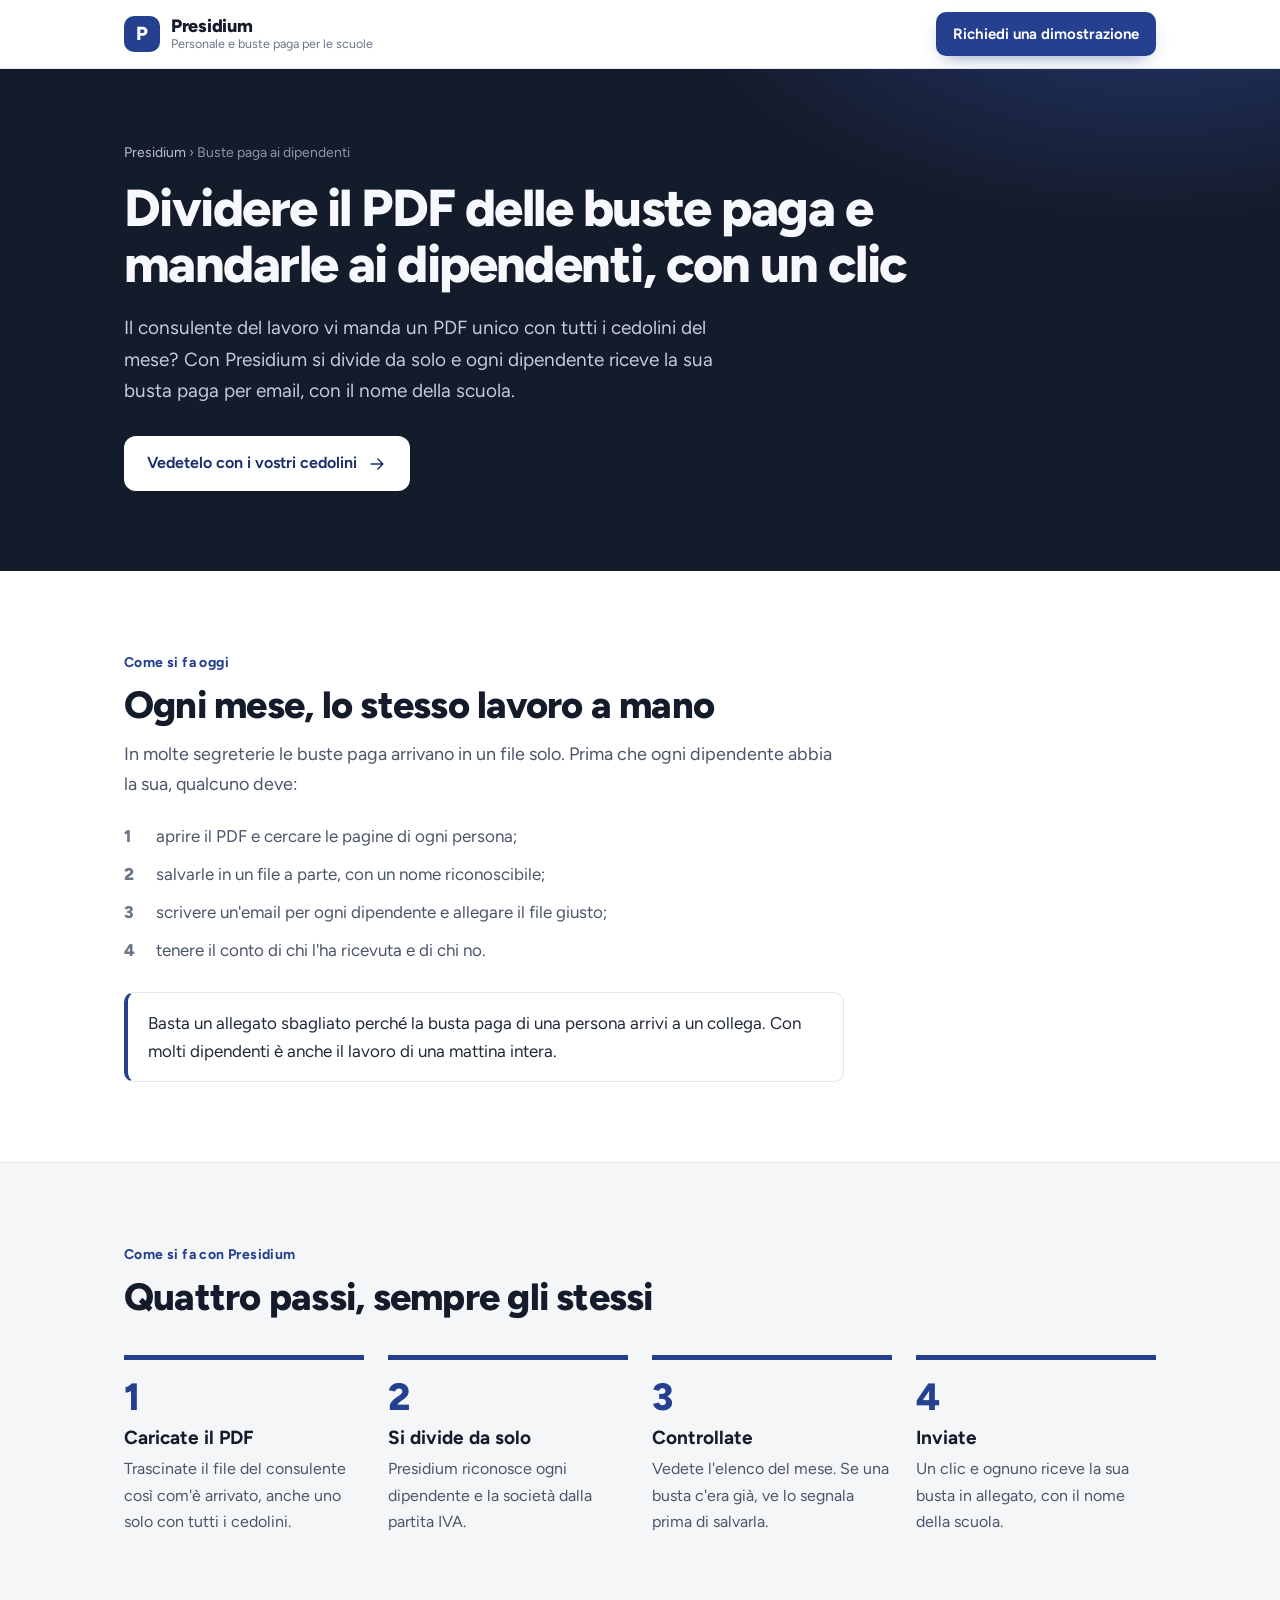
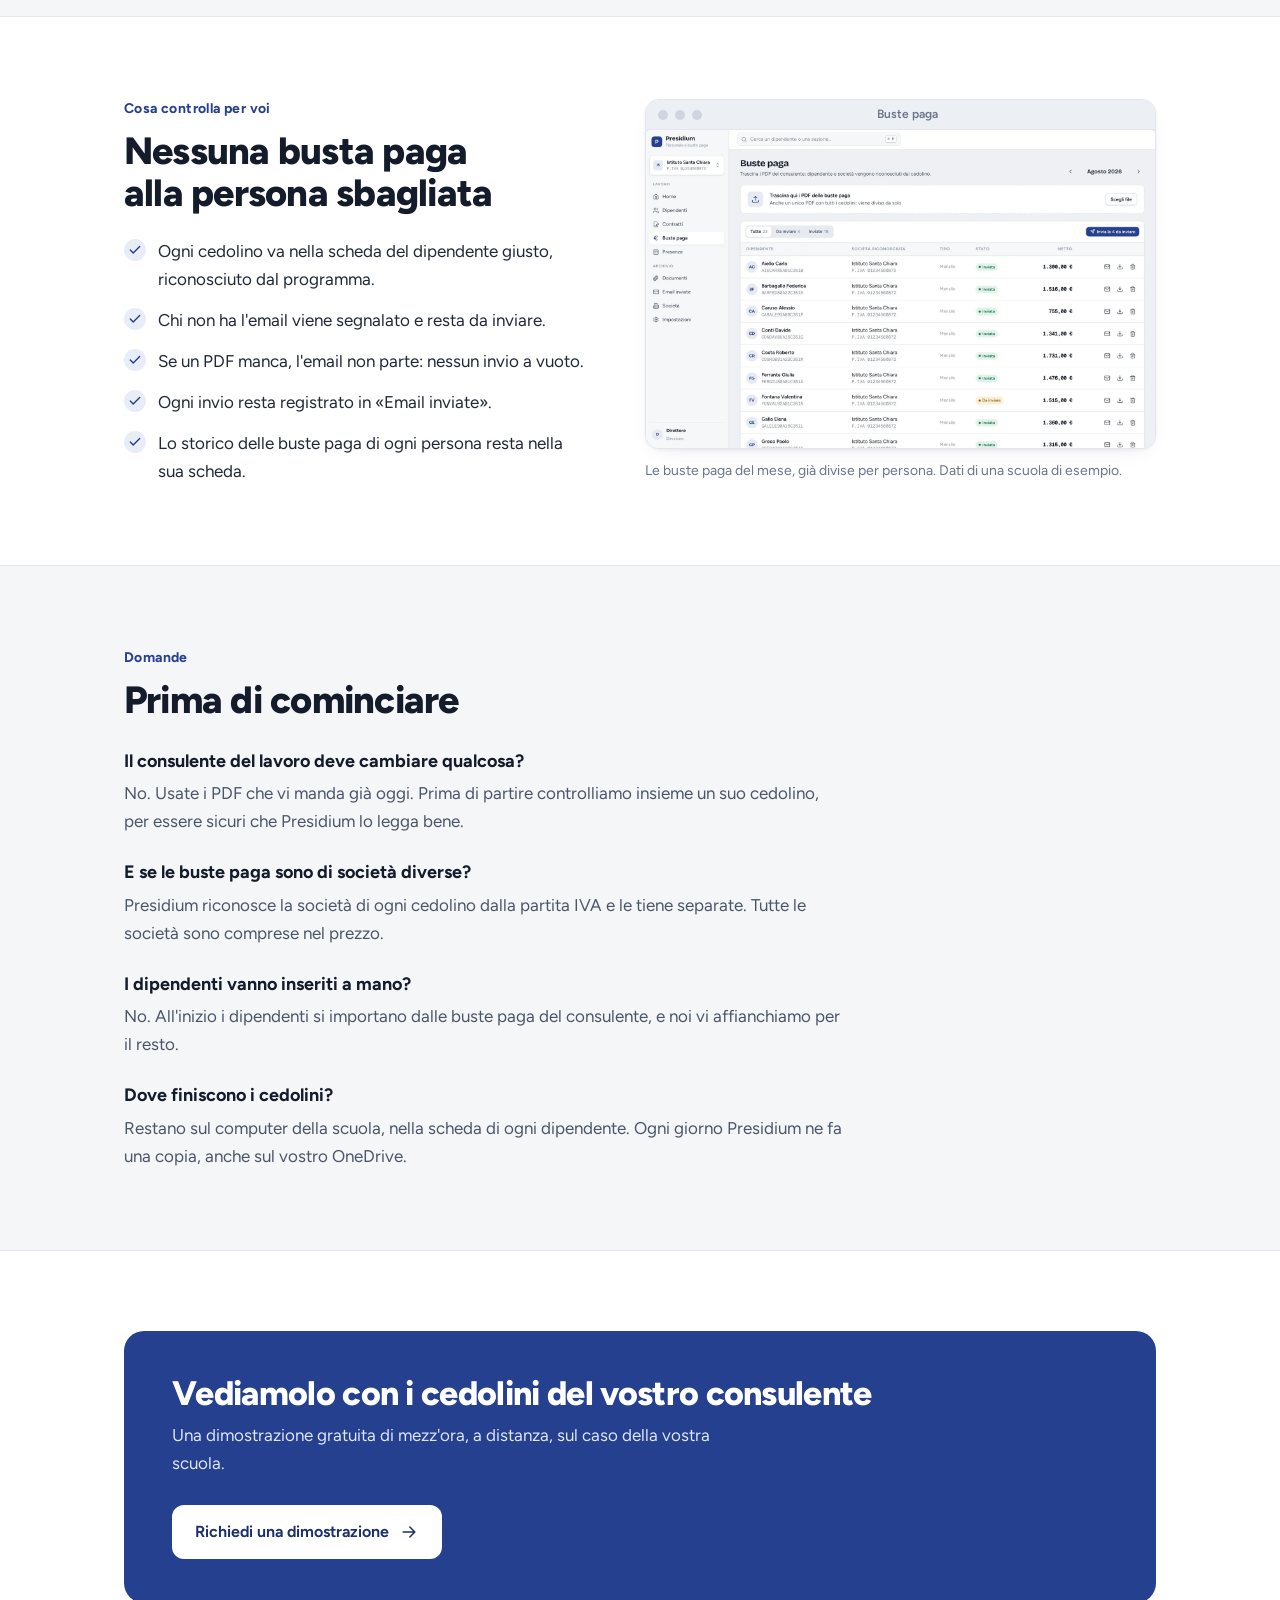
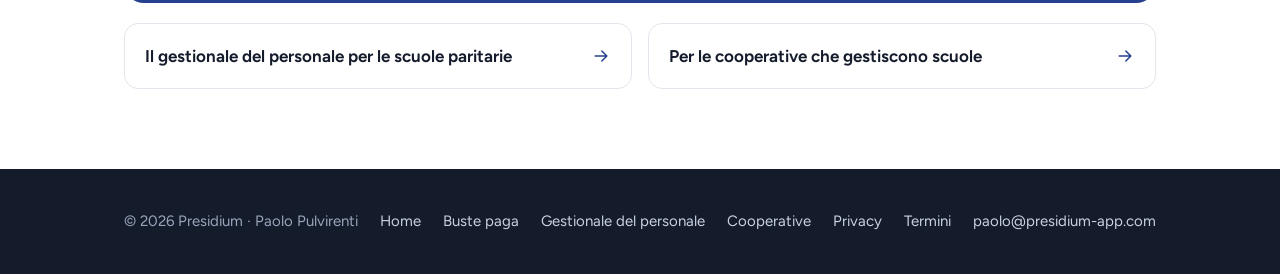
==== buste-paga-dipendenti.html @ 50bd65d1 "Tre pagine per le ricerche su Google - /buste-paga-dipendenti: dividere il PDF del consulente e invi" ====
<!doctype html>
<html lang="it">
<head>
<meta charset="utf-8">
<meta name="viewport" content="width=device-width, initial-scale=1">
<title>Dividere il PDF delle buste paga e inviarle ai dipendenti — Presidium</title>
<meta name="description" content="Il consulente vi manda un PDF unico con tutti i cedolini? Presidium lo divide da solo, riconosce ogni dipendente e invia a ciascuno la sua busta paga per email, con il nome della scuola.">
<meta name="theme-color" content="#141b2b">
<link rel="canonical" href="https://presidium-app.com/buste-paga-dipendenti">
<meta property="og:type" content="article">
<meta property="og:locale" content="it_IT">
<meta property="og:url" content="https://presidium-app.com/buste-paga-dipendenti">
<meta property="og:title" content="Dividere il PDF delle buste paga e inviarle ai dipendenti">
<meta property="og:description" content="Il PDF del consulente si divide da solo e ogni dipendente riceve la sua busta paga per email.">
<meta property="og:image" content="https://presidium-app.com/img/og.jpg">
<meta name="twitter:card" content="summary_large_image">
<link rel="icon" href="data:image/svg+xml,%3Csvg xmlns='http://www.w3.org/2000/svg' viewBox='0 0 64 64'%3E%3Crect width='64' height='64' rx='14' fill='%2325408f'/%3E%3Ctext x='32' y='45' font-family='Arial,sans-serif' font-size='36' font-weight='700' fill='white' text-anchor='middle'%3EP%3C/text%3E%3C/svg%3E">
<link rel="preload" href="/fonts/figtree-latin.woff2" as="font" type="font/woff2" crossorigin>
<link rel="stylesheet" href="/pagine.css">
</head>
<body>
<svg width="0" height="0" style="position:absolute" aria-hidden="true"><defs>
  <symbol id="i-check" viewBox="0 0 24 24"><path d="M20 6 9 17l-5-5"/></symbol>
  <symbol id="i-arrow" viewBox="0 0 24 24"><path d="M5 12h14M13 6l6 6-6 6"/></symbol>
</defs></svg>

<header class="nav"><div class="wrap nav-in">
  <a class="logo" href="/"><span class="logo-mark" aria-hidden="true">P</span><span><b>Presidium</b><small>Personale e buste paga per le scuole</small></span></a>
  <a class="btn btn-primary btn-sm" href="/#contatti">Richiedi una dimostrazione</a>
</div></header>

<main>
<section class="apertura">
  <div class="wrap">
    <p class="briciole"><a href="/">Presidium</a> › Buste paga ai dipendenti</p>
    <h1>Dividere il PDF delle buste paga e mandarle ai dipendenti, con un clic</h1>
    <p class="lead">Il consulente del lavoro vi manda un PDF unico con tutti i cedolini del mese? Con Presidium si divide da solo e ogni dipendente riceve la sua busta paga per email, con il nome della scuola.</p>
    <a class="btn btn-white" href="/#contatti">Vedetelo con i vostri cedolini <svg class="i"><use href="#i-arrow"/></svg></a>
  </div>
</section>

<section class="blk">
  <div class="wrap testo">
    <p class="kicker">Come si fa oggi</p>
    <h2>Ogni mese, lo stesso lavoro a mano</h2>
    <p class="intro">In molte segreterie le buste paga arrivano in un file solo. Prima che ogni dipendente abbia la sua, qualcuno deve:</p>
    <ol class="oggi">
      <li>aprire il PDF e cercare le pagine di ogni persona;</li>
      <li>salvarle in un file a parte, con un nome riconoscibile;</li>
      <li>scrivere un'email per ogni dipendente e allegare il file giusto;</li>
      <li>tenere il conto di chi l'ha ricevuta e di chi no.</li>
    </ol>
    <p class="nota">Basta un allegato sbagliato perché la busta paga di una persona arrivi a un collega. Con molti dipendenti è anche il lavoro di una mattina intera.</p>
  </div>
</section>

<section class="blk alt">
  <div class="wrap">
    <p class="kicker">Come si fa con Presidium</p>
    <h2>Quattro passi, sempre gli stessi</h2>
    <ol class="passi">
      <li><h3>Caricate il PDF</h3><p>Trascinate il file del consulente così com'è arrivato, anche uno solo con tutti i cedolini.</p></li>
      <li><h3>Si divide da solo</h3><p>Presidium riconosce ogni dipendente e la società dalla partita IVA.</p></li>
      <li><h3>Controllate</h3><p>Vedete l'elenco del mese. Se una busta c'era già, ve lo segnala prima di salvarla.</p></li>
      <li><h3>Inviate</h3><p>Un clic e ognuno riceve la sua busta in allegato, con il nome della scuola.</p></li>
    </ol>
  </div>
</section>

<section class="blk">
  <div class="wrap due">
    <div>
      <p class="kicker">Cosa controlla per voi</p>
      <h2>Nessuna busta paga alla persona sbagliata</h2>
      <ul class="ticks">
        <li><svg class="i"><use href="#i-check"/></svg><span>Ogni cedolino va nella scheda del dipendente giusto, riconosciuto dal programma.</span></li>
        <li><svg class="i"><use href="#i-check"/></svg><span>Chi non ha l'email viene segnalato e resta da inviare.</span></li>
        <li><svg class="i"><use href="#i-check"/></svg><span>Se un PDF manca, l'email non parte: nessun invio a vuoto.</span></li>
        <li><svg class="i"><use href="#i-check"/></svg><span>Ogni invio resta registrato in «Email inviate».</span></li>
        <li><svg class="i"><use href="#i-check"/></svg><span>Lo storico delle buste paga di ogni persona resta nella sua scheda.</span></li>
      </ul>
    </div>
    <figure>
      <span class="frame"><span class="frame-bar" aria-hidden="true"><i></i><i></i><i></i><span>Buste paga</span></span><img src="/img/buste-paga.webp" width="1600" height="1000" loading="lazy" alt="Elenco delle buste paga del mese con società riconosciuta, stato di invio e netto"></span>
      <figcaption class="didascalia">Le buste paga del mese, già divise per persona. Dati di una scuola di esempio.</figcaption>
    </figure>
  </div>
</section>

<section class="blk alt">
  <div class="wrap testo">
    <p class="kicker">Domande</p>
    <h2>Prima di cominciare</h2>
    <div class="domande">
      <div><h3>Il consulente del lavoro deve cambiare qualcosa?</h3><p>No. Usate i PDF che vi manda già oggi. Prima di partire controlliamo insieme un suo cedolino, per essere sicuri che Presidium lo legga bene.</p></div>
      <div><h3>E se le buste paga sono di società diverse?</h3><p>Presidium riconosce la società di ogni cedolino dalla partita IVA e le tiene separate. Tutte le società sono comprese nel prezzo.</p></div>
      <div><h3>I dipendenti vanno inseriti a mano?</h3><p>No. All'inizio i dipendenti si importano dalle buste paga del consulente, e noi vi affianchiamo per il resto.</p></div>
      <div><h3>Dove finiscono i cedolini?</h3><p>Restano sul computer della scuola, nella scheda di ogni dipendente. Ogni giorno Presidium ne fa una copia, anche sul vostro OneDrive.</p></div>
    </div>
  </div>
</section>

<section class="blk">
  <div class="wrap">
    <div class="invito">
      <div>
        <h2>Vediamolo con i cedolini del vostro consulente</h2>
        <p>Una dimostrazione gratuita di mezz'ora, a distanza, sul caso della vostra scuola.</p>
      </div>
      <a class="btn btn-white" href="/#contatti">Richiedi una dimostrazione <svg class="i"><use href="#i-arrow"/></svg></a>
    </div>
    <div class="altre">
      <a href="/gestionale-personale-scuola">Il gestionale del personale per le scuole paritarie <svg class="i"><use href="#i-arrow"/></svg></a>
      <a href="/cooperative-scolastiche">Per le cooperative che gestiscono scuole <svg class="i"><use href="#i-arrow"/></svg></a>
    </div>
  </div>
</section>
</main>

<footer class="ft"><div class="wrap ft-in">
  <span>© 2026 Presidium · Paolo Pulvirenti</span>
  <nav class="ft-links" aria-label="Collegamenti"><a href="/">Home</a><a href="/buste-paga-dipendenti">Buste paga</a><a href="/gestionale-personale-scuola">Gestionale del personale</a><a href="/cooperative-scolastiche">Cooperative</a><a href="/privacy">Privacy</a><a href="/termini">Termini</a><a href="mailto:paolo@presidium-app.com">paolo@presidium-app.com</a></nav>
</div></footer>
</body>
</html>
---- pagine.css ----
/* Stile comune delle pagine di approfondimento (buste paga, gestionale, cooperative). Stessi colori e caratteri della home. */
@font-face{font-family:"Figtree";font-style:normal;font-weight:400 800;font-display:swap;src:url(fonts/figtree-latin.woff2) format("woff2")}
:root{
  --ink:#141b2b;--ink-2:#1d2638;--ink-line:#2c3750;
  --text:#1f2937;--muted:#4a5568;--subtle:#6b7588;
  --bg-2:#f5f6f8;--line:#e3e6ec;
  --brand:#25408f;--brand-dark:#1a2f6c;--brand-soft:#e8edf9;--brand-light:#9db2f2;
  --r-lg:20px;
  --ff:"Figtree",-apple-system,BlinkMacSystemFont,"Segoe UI",Roboto,Helvetica,Arial,sans-serif;
  --shadow-sm:0 1px 2px rgba(20,27,43,.06);
  --shadow:0 1px 3px rgba(20,27,43,.06),0 8px 24px -12px rgba(20,27,43,.12);
}
*{box-sizing:border-box;margin:0;padding:0}
html{-webkit-text-size-adjust:100%}
body{font-family:var(--ff);color:var(--text);background:#fff;font-size:17px;line-height:1.65;-webkit-font-smoothing:antialiased}
img{max-width:100%;height:auto;display:block}
a{color:var(--brand)}
:focus-visible{outline:3px solid var(--brand-light);outline-offset:2px;border-radius:6px}
.wrap{max-width:1080px;margin:0 auto;padding:0 24px}
.testo > *{max-width:720px}
svg.i{width:20px;height:20px;stroke:currentColor;fill:none;stroke-width:1.8;stroke-linecap:round;stroke-linejoin:round;flex:none}

/* barra in alto */
.nav{position:sticky;top:0;z-index:50;background:rgba(255,255,255,.92);backdrop-filter:saturate(160%) blur(12px);-webkit-backdrop-filter:saturate(160%) blur(12px);border-bottom:1px solid var(--line)}
.nav-in{display:flex;align-items:center;gap:20px;height:68px}
.logo{display:flex;align-items:center;gap:11px;text-decoration:none;color:var(--ink)}
.logo-mark{width:36px;height:36px;border-radius:10px;background:var(--brand);color:#fff;display:grid;place-items:center;font-weight:800;font-size:19px}
.logo b{display:block;font-size:18px;font-weight:800;letter-spacing:-.3px;line-height:1.1}
.logo small{display:block;font-size:12.5px;color:var(--subtle);line-height:1.2}

/* pulsanti */
.btn{display:inline-flex;align-items:center;justify-content:center;gap:10px;font:inherit;font-size:16px;font-weight:650;padding:13px 22px;border-radius:12px;border:1px solid transparent;text-decoration:none;white-space:nowrap;transition:background .15s}
.btn-primary{background:var(--brand);color:#fff;box-shadow:0 8px 20px -10px rgba(37,64,143,.7)}
.btn-primary:hover{background:var(--brand-dark)}
.btn-white{background:#fff;color:var(--brand-dark)}
.btn-white:hover{background:var(--brand-soft)}
.btn-sm{padding:9px 16px;font-size:15px;border-radius:10px}
.nav .btn{margin-left:auto}

/* apertura */
.apertura{background:var(--ink);color:#c3cbdd;position:relative;overflow:hidden}
.apertura::before{content:"";position:absolute;inset:0;background:radial-gradient(800px 420px at 90% -20%,rgba(54,84,179,.5),transparent 60%)}
.apertura .wrap{position:relative;padding-top:72px;padding-bottom:80px}
.briciole{font-size:14px;color:#8b96ad}
.briciole a{color:#b8c1d6;text-decoration:none}
.briciole a:hover{color:#fff}
.apertura h1{color:#f6f8fd;font-size:clamp(34px,4.4vw,52px);line-height:1.08;font-weight:800;letter-spacing:-.03em;margin-top:16px;max-width:820px;text-wrap:balance}
.apertura .lead{font-size:19px;margin-top:20px;max-width:640px}
.apertura .btn{margin-top:30px}

/* blocchi */
.blk{padding:80px 0}
.blk.alt{background:var(--bg-2);border-top:1px solid var(--line);border-bottom:1px solid var(--line)}
.kicker{font-size:14px;font-weight:700;letter-spacing:.4px;color:var(--brand)}
h2{color:var(--ink);font-size:clamp(28px,3.2vw,38px);line-height:1.12;font-weight:800;letter-spacing:-.02em;text-wrap:balance;margin-top:10px}
h3{color:var(--ink);font-size:19px;line-height:1.3;font-weight:700}
.blk p.intro{margin-top:14px;color:var(--muted);font-size:18px}
.testo p+p{margin-top:14px}

.due{display:grid;grid-template-columns:minmax(0,1fr) minmax(0,1.1fr);gap:56px;align-items:center}
.due > *{min-width:0}

.ticks{list-style:none;margin-top:22px;display:flex;flex-direction:column;gap:13px}
.ticks li{display:flex;gap:12px;align-items:flex-start}
.ticks li svg{width:22px;height:22px;color:var(--brand);background:var(--brand-soft);border-radius:50%;padding:4px;margin-top:2px;stroke-width:2.4}

.passi{list-style:none;counter-reset:p;display:grid;grid-template-columns:repeat(4,1fr);gap:24px;margin-top:36px}
.passi li{counter-increment:p;border-top:5px solid var(--brand);padding-top:18px}
.passi li::before{content:counter(p);display:block;font-size:38px;font-weight:800;color:var(--brand);line-height:1}
.passi h3{margin-top:10px}
.passi p{margin-top:6px;color:var(--muted);font-size:16px}

.oggi{list-style:none;margin-top:22px;display:flex;flex-direction:column;gap:10px;counter-reset:o}
.oggi li{counter-increment:o;display:flex;gap:14px;align-items:baseline;color:var(--muted)}
.oggi li::before{content:counter(o);font-weight:800;color:var(--subtle);min-width:18px}

.schede{display:grid;grid-template-columns:repeat(3,1fr);gap:20px;margin-top:36px}
.scheda{background:#fff;border:1px solid var(--line);border-radius:var(--r-lg);padding:26px;box-shadow:var(--shadow-sm)}
.scheda p{margin-top:8px;color:var(--muted);font-size:16px}

.frame{display:block;background:#fff;border-radius:14px;overflow:hidden;box-shadow:var(--shadow);border:1px solid var(--line)}
.frame-bar{display:flex;align-items:center;gap:7px;height:30px;padding:0 12px;background:#eceff4;border-bottom:1px solid var(--line)}
.frame-bar i{width:10px;height:10px;border-radius:50%;background:#cfd5df}
.frame-bar span{margin:0 auto;font-size:12px;color:var(--subtle);font-weight:600;transform:translateX(-18px)}
.didascalia{margin-top:10px;font-size:14px;color:var(--subtle)}

.nota{margin-top:28px;background:#fff;border:1px solid var(--line);border-left:4px solid var(--brand);border-radius:10px;padding:16px 20px}

.domande{margin-top:28px;display:flex;flex-direction:column;gap:26px}
.domande h3{font-size:18px}
.domande p{margin-top:6px;color:var(--muted)}

/* invito finale */
.invito{background:var(--brand);color:#dfe6f8;border-radius:var(--r-lg);padding:44px 48px;display:flex;gap:28px;align-items:center;justify-content:space-between;flex-wrap:wrap}
.invito h2{color:#fff;margin-top:0;font-size:clamp(26px,2.8vw,34px)}
.invito p{margin-top:8px;max-width:560px}

.altre{display:grid;grid-template-columns:1fr 1fr;gap:16px;margin-top:20px}
.altre a{display:flex;justify-content:space-between;align-items:center;gap:14px;text-decoration:none;color:var(--ink);font-weight:650;background:#fff;border:1px solid var(--line);border-radius:14px;padding:18px 20px}
.altre a:hover{border-color:var(--brand)}
.altre a svg{color:var(--brand)}

/* piede */
.ft{background:var(--ink);color:#9aa4ba;padding:40px 0;font-size:15px}
.ft-in{display:flex;justify-content:space-between;gap:20px;flex-wrap:wrap}
.ft a{color:#c9d1e3;text-decoration:none}
.ft a:hover{color:#fff}
.ft-links{display:flex;gap:10px 22px;flex-wrap:wrap}

@media (max-width:900px){
  .due{grid-template-columns:1fr;gap:32px}
  .passi{grid-template-columns:1fr 1fr}
  .schede{grid-template-columns:1fr 1fr}
}
@media (max-width:640px){
  body{font-size:16px}
  .wrap{padding-left:16px;padding-right:16px}
  .logo small{display:none}
  .nav .btn{padding:9px 13px;font-size:14px}
  .apertura .wrap{padding-top:52px;padding-bottom:60px}
  .apertura .btn{width:100%}
  .blk{padding:60px 0}
  .passi,.schede,.altre{grid-template-columns:1fr}
  .invito{padding:30px 24px}
  .invito .btn{width:100%}
}
@media (prefers-reduced-motion:reduce){*{transition:none!important}}
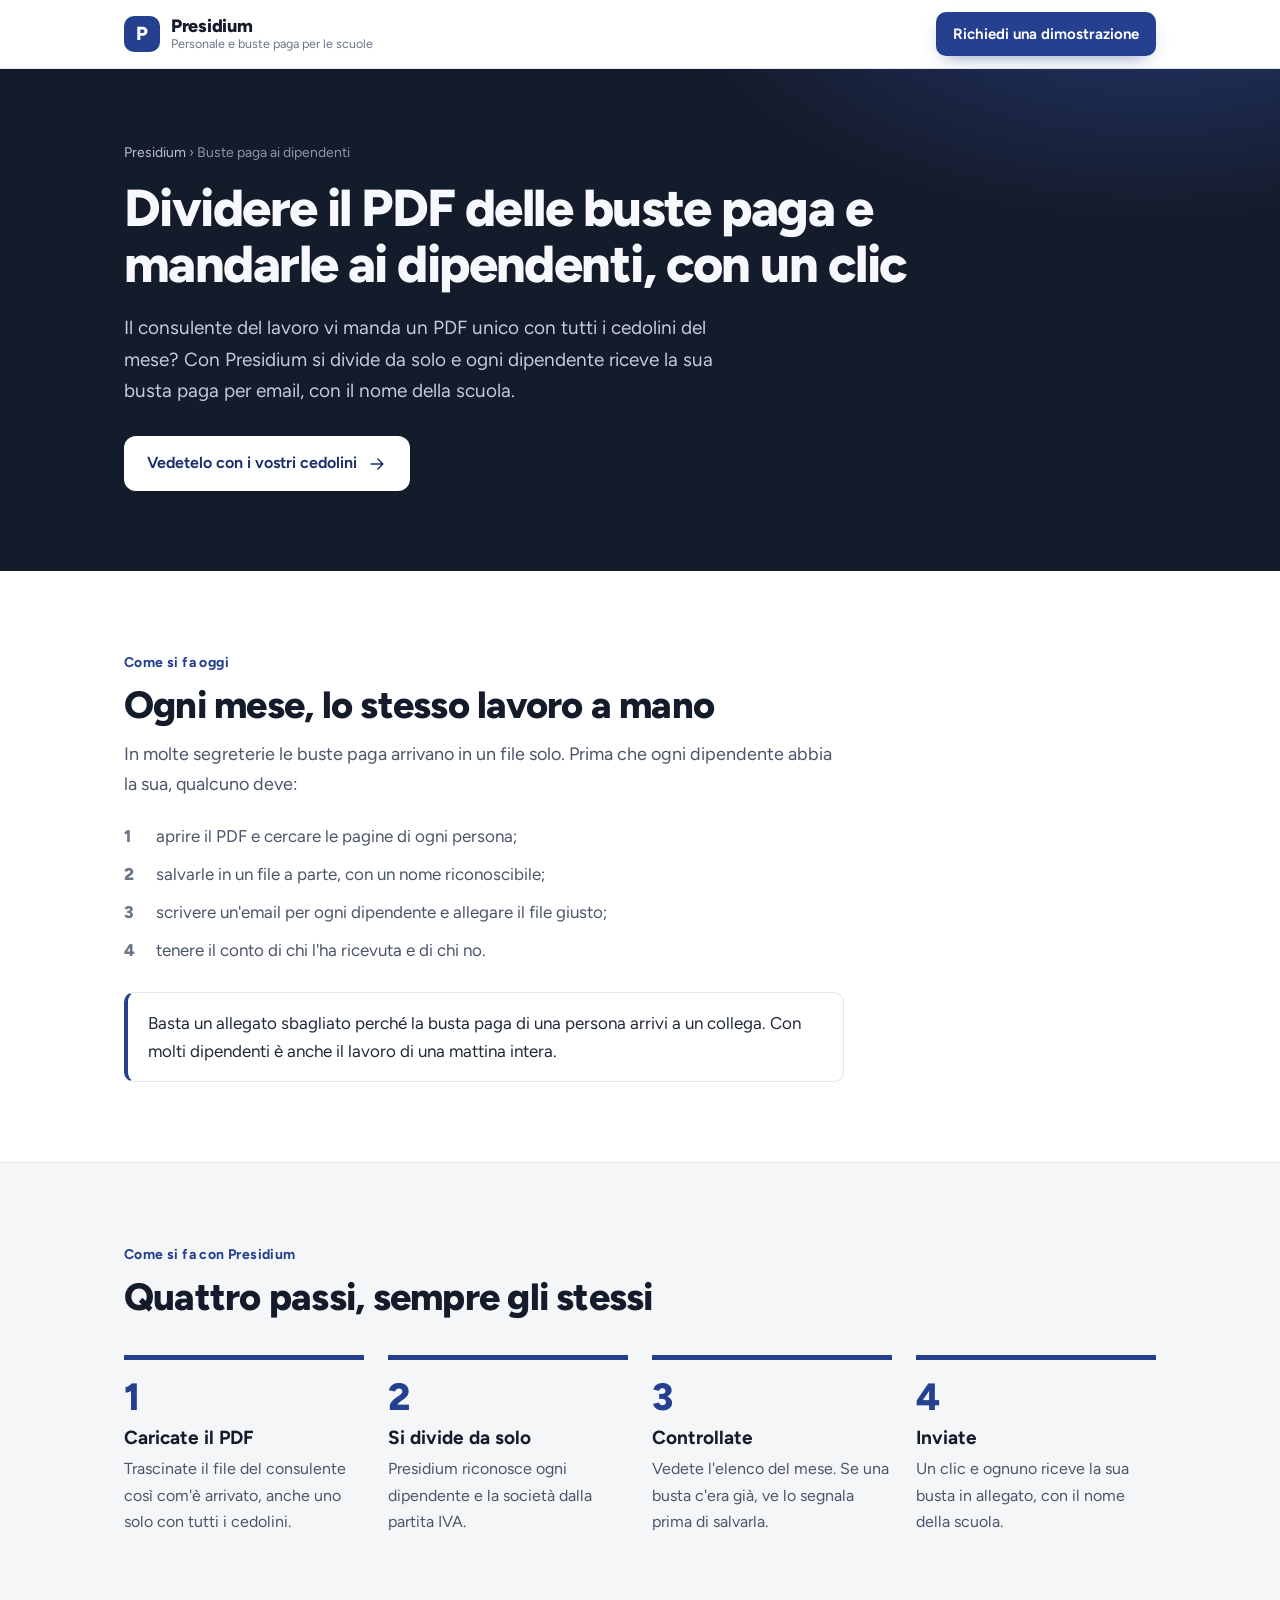
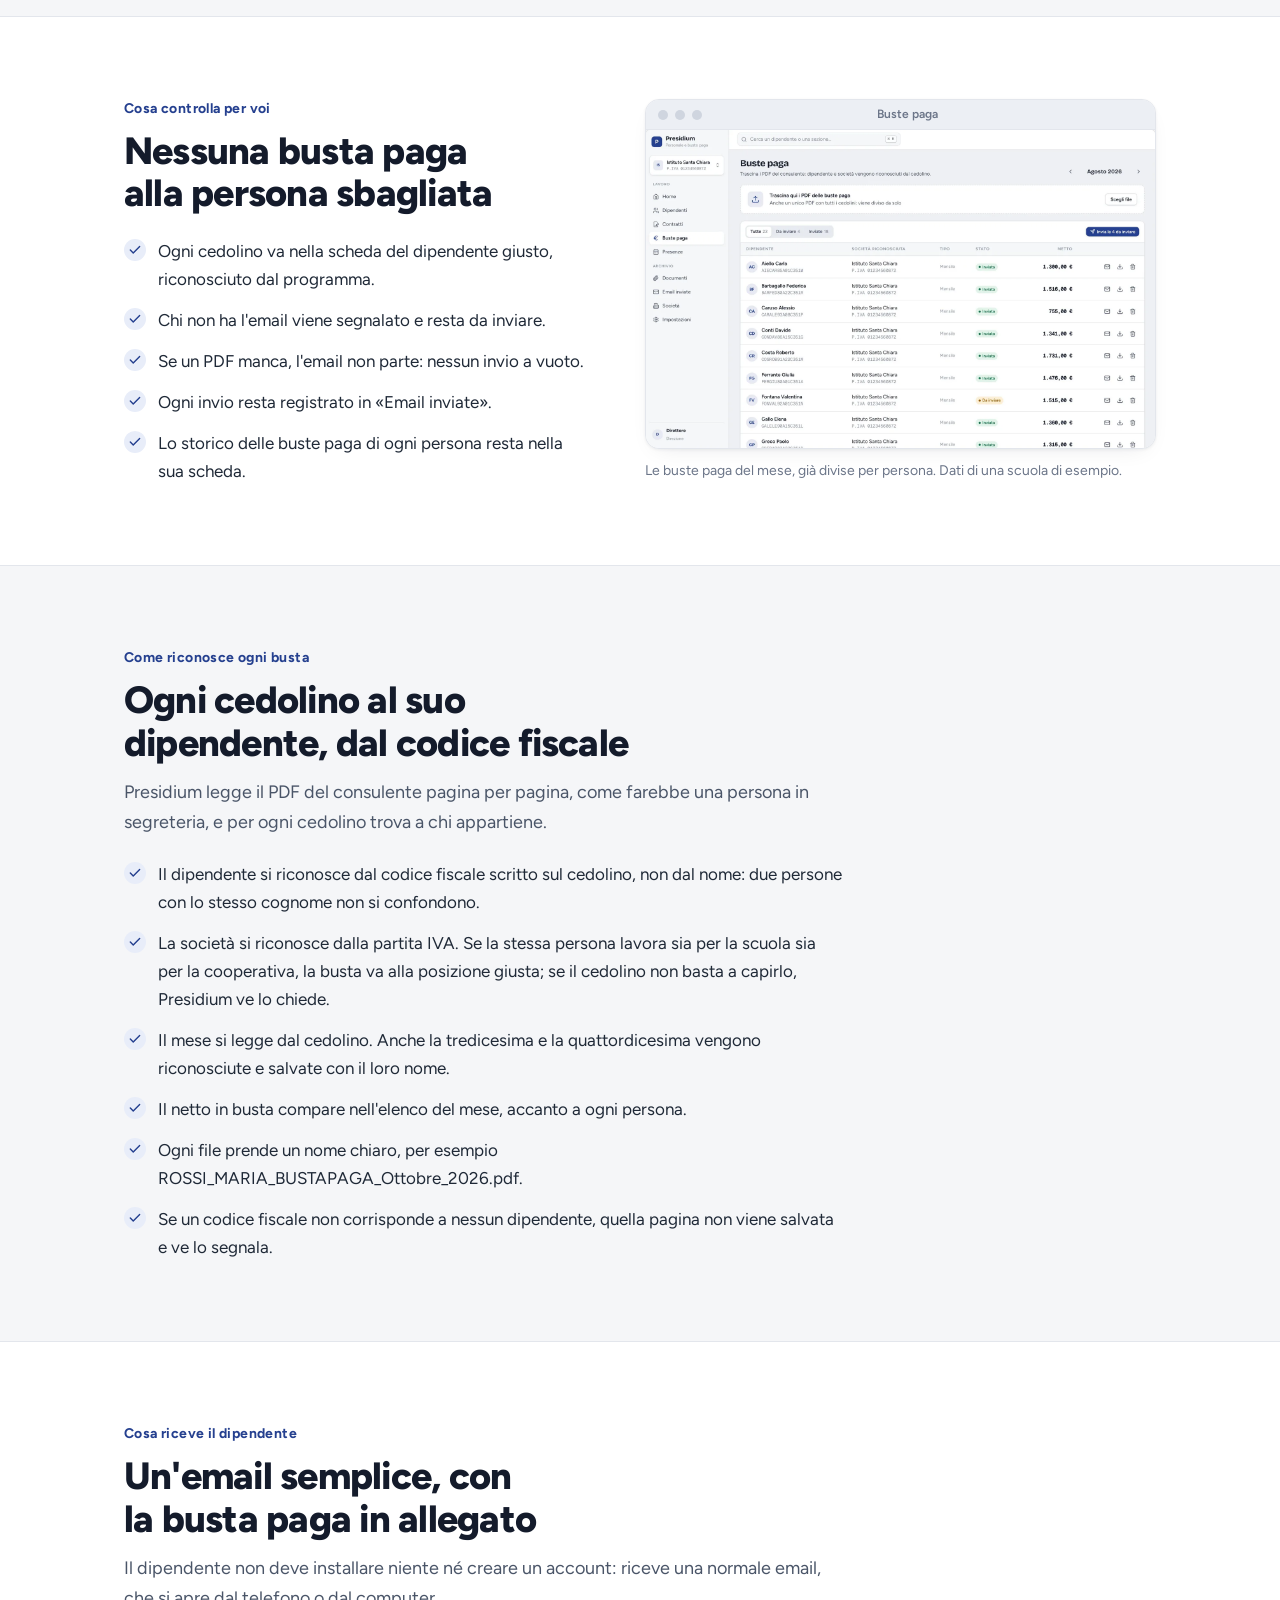
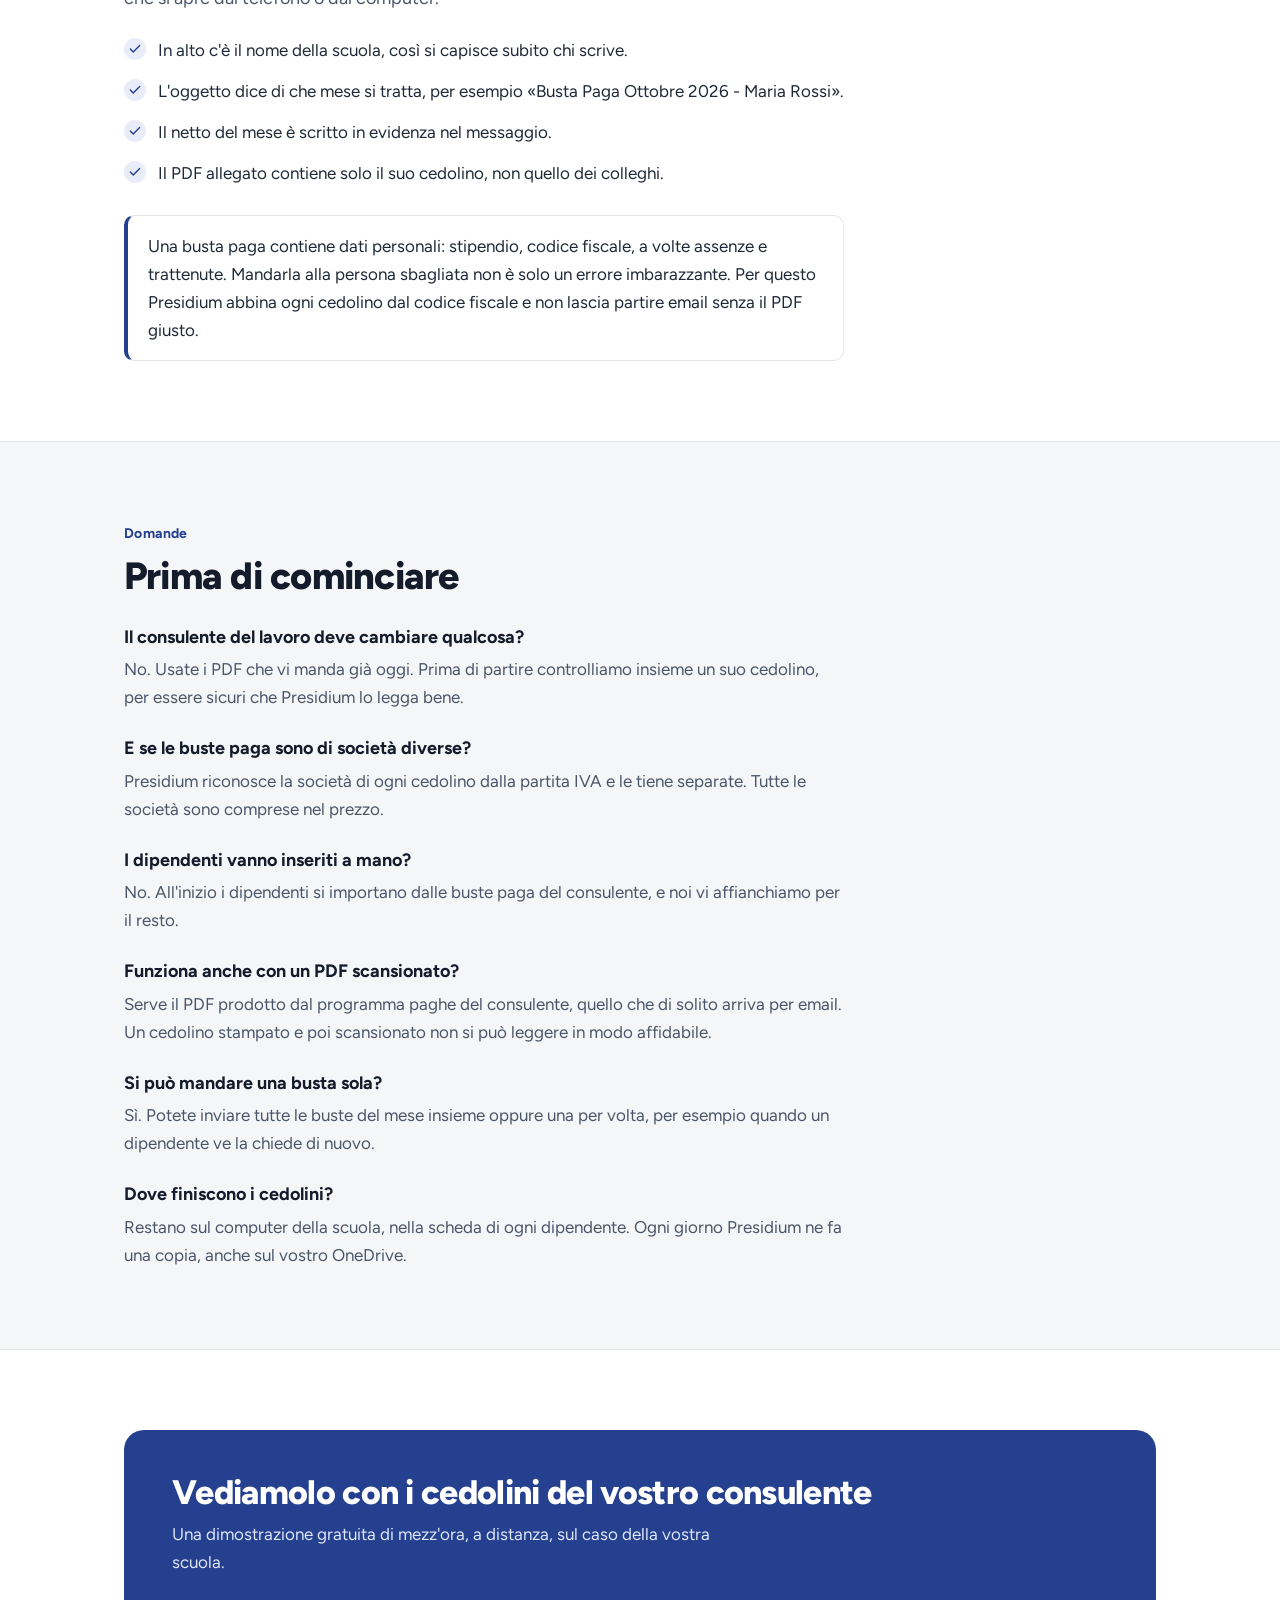
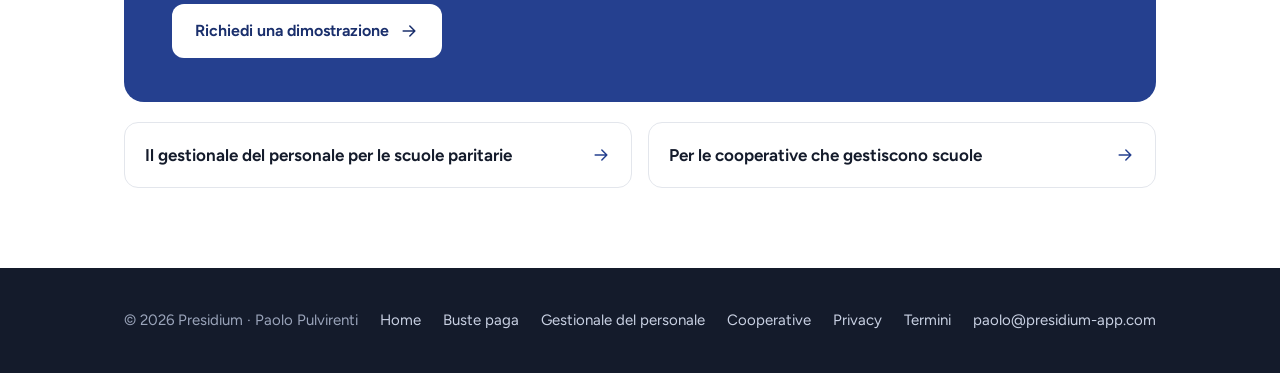
==== commit add1e906: "Rinforza la pagina buste paga e aggiunge i dati strutturati Google ha letto /buste-paga-dipendenti i" ====
--- a/buste-paga-dipendenti.html
+++ b/buste-paga-dipendenti.html
@@ -17,6 +17,12 @@
 <link rel="icon" href="data:image/svg+xml,%3Csvg xmlns='http://www.w3.org/2000/svg' viewBox='0 0 64 64'%3E%3Crect width='64' height='64' rx='14' fill='%2325408f'/%3E%3Ctext x='32' y='45' font-family='Arial,sans-serif' font-size='36' font-weight='700' fill='white' text-anchor='middle'%3EP%3C/text%3E%3C/svg%3E">
 <link rel="preload" href="/fonts/figtree-latin.woff2" as="font" type="font/woff2" crossorigin>
 <link rel="stylesheet" href="/pagine.css">
+<script type="application/ld+json">
+{"@context":"https://schema.org","@type":"BreadcrumbList","itemListElement":[
+  {"@type":"ListItem","position":1,"name":"Presidium","item":"https://presidium-app.com/"},
+  {"@type":"ListItem","position":2,"name":"Buste paga ai dipendenti","item":"https://presidium-app.com/buste-paga-dipendenti"}
+]}
+</script>
 </head>
 <body>
 <svg width="0" height="0" style="position:absolute" aria-hidden="true"><defs>
@@ -89,12 +95,45 @@
 
 <section class="blk alt">
   <div class="wrap testo">
+    <p class="kicker">Come riconosce ogni busta</p>
+    <h2>Ogni cedolino al suo dipendente, dal codice fiscale</h2>
+    <p class="intro">Presidium legge il PDF del consulente pagina per pagina, come farebbe una persona in segreteria, e per ogni cedolino trova a chi appartiene.</p>
+    <ul class="ticks">
+      <li><svg class="i"><use href="#i-check"/></svg><span>Il dipendente si riconosce dal codice fiscale scritto sul cedolino, non dal nome: due persone con lo stesso cognome non si confondono.</span></li>
+      <li><svg class="i"><use href="#i-check"/></svg><span>La società si riconosce dalla partita IVA. Se la stessa persona lavora sia per la scuola sia per la cooperativa, la busta va alla posizione giusta; se il cedolino non basta a capirlo, Presidium ve lo chiede.</span></li>
+      <li><svg class="i"><use href="#i-check"/></svg><span>Il mese si legge dal cedolino. Anche la tredicesima e la quattordicesima vengono riconosciute e salvate con il loro nome.</span></li>
+      <li><svg class="i"><use href="#i-check"/></svg><span>Il netto in busta compare nell'elenco del mese, accanto a ogni persona.</span></li>
+      <li><svg class="i"><use href="#i-check"/></svg><span>Ogni file prende un nome chiaro, per esempio ROSSI_MARIA_BUSTAPAGA_Ottobre_2026.pdf.</span></li>
+      <li><svg class="i"><use href="#i-check"/></svg><span>Se un codice fiscale non corrisponde a nessun dipendente, quella pagina non viene salvata e ve lo segnala.</span></li>
+    </ul>
+  </div>
+</section>
+
+<section class="blk">
+  <div class="wrap testo">
+    <p class="kicker">Cosa riceve il dipendente</p>
+    <h2>Un'email semplice, con la busta paga in allegato</h2>
+    <p class="intro">Il dipendente non deve installare niente né creare un account: riceve una normale email, che si apre dal telefono o dal computer.</p>
+    <ul class="ticks">
+      <li><svg class="i"><use href="#i-check"/></svg><span>In alto c'è il nome della scuola, così si capisce subito chi scrive.</span></li>
+      <li><svg class="i"><use href="#i-check"/></svg><span>L'oggetto dice di che mese si tratta, per esempio «Busta Paga Ottobre 2026 - Maria Rossi».</span></li>
+      <li><svg class="i"><use href="#i-check"/></svg><span>Il netto del mese è scritto in evidenza nel messaggio.</span></li>
+      <li><svg class="i"><use href="#i-check"/></svg><span>Il PDF allegato contiene solo il suo cedolino, non quello dei colleghi.</span></li>
+    </ul>
+    <p class="nota">Una busta paga contiene dati personali: stipendio, codice fiscale, a volte assenze e trattenute. Mandarla alla persona sbagliata non è solo un errore imbarazzante. Per questo Presidium abbina ogni cedolino dal codice fiscale e non lascia partire email senza il PDF giusto.</p>
+  </div>
+</section>
+
+<section class="blk alt">
+  <div class="wrap testo">
     <p class="kicker">Domande</p>
     <h2>Prima di cominciare</h2>
     <div class="domande">
       <div><h3>Il consulente del lavoro deve cambiare qualcosa?</h3><p>No. Usate i PDF che vi manda già oggi. Prima di partire controlliamo insieme un suo cedolino, per essere sicuri che Presidium lo legga bene.</p></div>
       <div><h3>E se le buste paga sono di società diverse?</h3><p>Presidium riconosce la società di ogni cedolino dalla partita IVA e le tiene separate. Tutte le società sono comprese nel prezzo.</p></div>
       <div><h3>I dipendenti vanno inseriti a mano?</h3><p>No. All'inizio i dipendenti si importano dalle buste paga del consulente, e noi vi affianchiamo per il resto.</p></div>
+      <div><h3>Funziona anche con un PDF scansionato?</h3><p>Serve il PDF prodotto dal programma paghe del consulente, quello che di solito arriva per email. Un cedolino stampato e poi scansionato non si può leggere in modo affidabile.</p></div>
+      <div><h3>Si può mandare una busta sola?</h3><p>Sì. Potete inviare tutte le buste del mese insieme oppure una per volta, per esempio quando un dipendente ve la chiede di nuovo.</p></div>
       <div><h3>Dove finiscono i cedolini?</h3><p>Restano sul computer della scuola, nella scheda di ogni dipendente. Ogni giorno Presidium ne fa una copia, anche sul vostro OneDrive.</p></div>
     </div>
   </div>
@@ -121,5 +160,6 @@
   <span>© 2026 Presidium · Paolo Pulvirenti</span>
   <nav class="ft-links" aria-label="Collegamenti"><a href="/">Home</a><a href="/buste-paga-dipendenti">Buste paga</a><a href="/gestionale-personale-scuola">Gestionale del personale</a><a href="/cooperative-scolastiche">Cooperative</a><a href="/privacy">Privacy</a><a href="/termini">Termini</a><a href="mailto:paolo@presidium-app.com">paolo@presidium-app.com</a></nav>
 </div></footer>
+<!-- Cloudflare Web Analytics --><script type='module' src='https://static.cloudflareinsights.com/beacon.min.js' data-cf-beacon='{"token": "c311274bb4e74762b50359ec622fffd0"}'></script><!-- End Cloudflare Web Analytics -->
 </body>
 </html>
